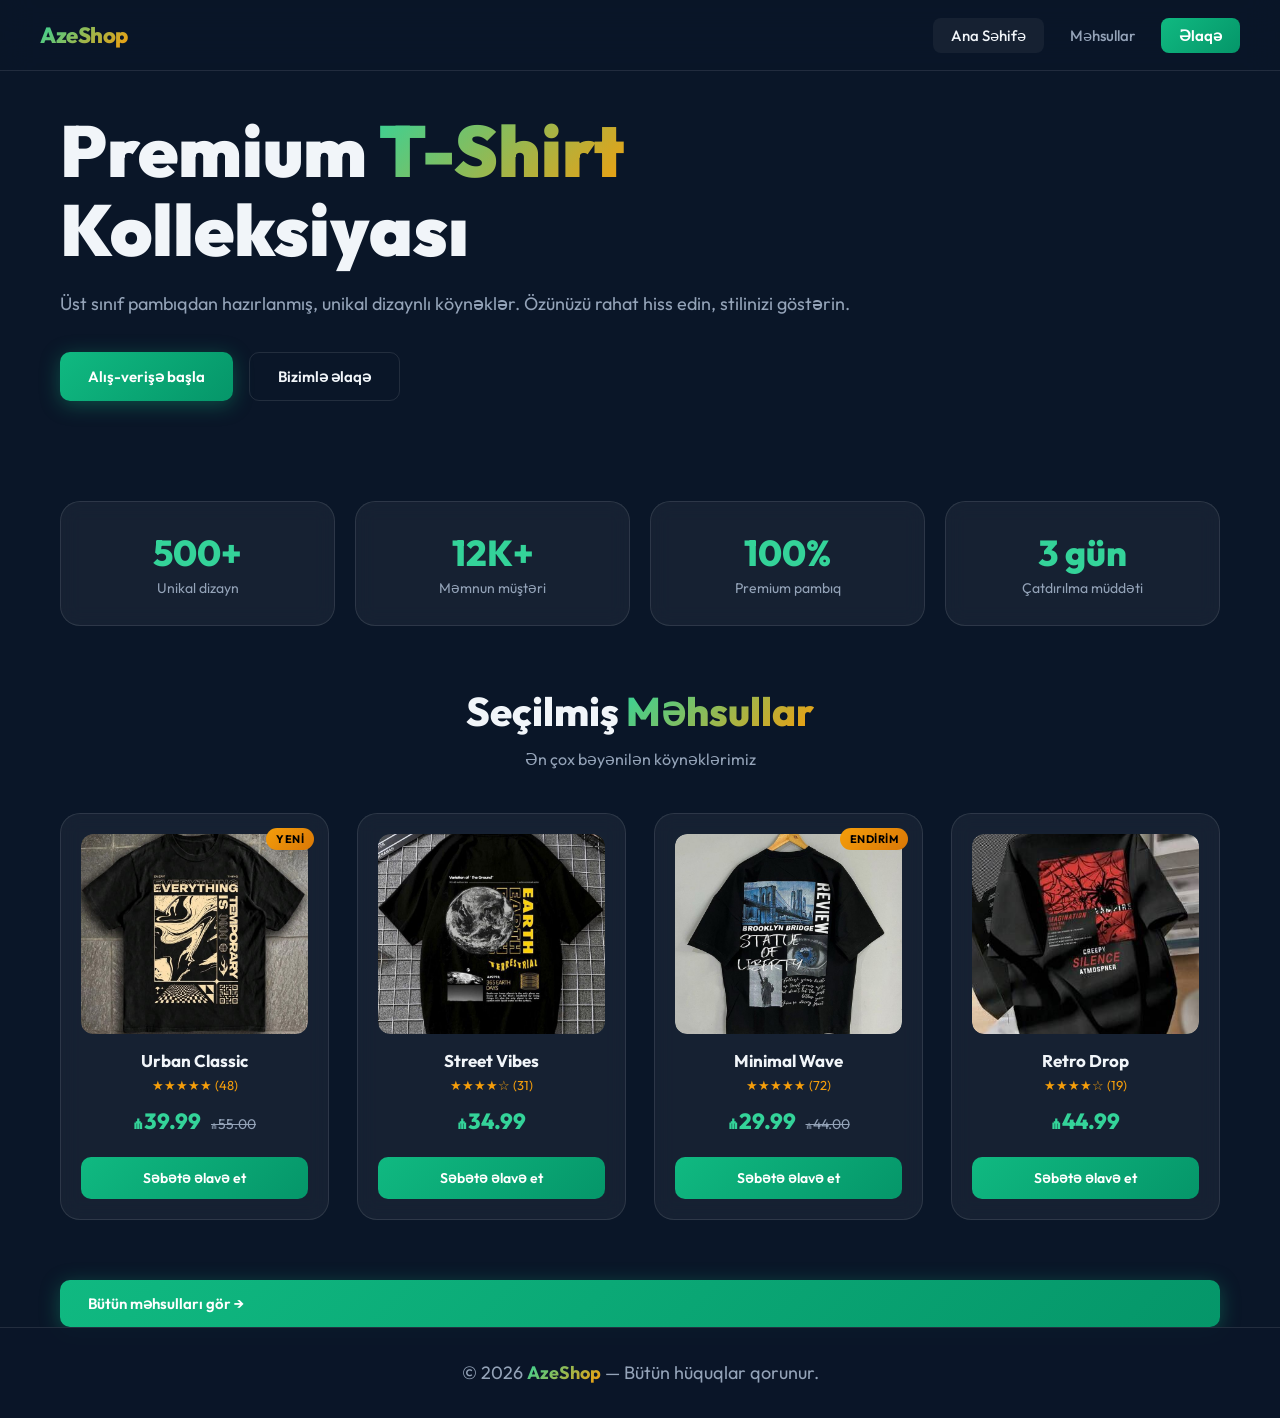
==== index.html @ 4223d5a9 "mvp-version" ====
<!DOCTYPE html>
<html lang="az">

<head>
    <meta charset="UTF-8">
    <meta name="viewport" content="width=device-width, initial-scale=1.0">
    <meta name="description"
        content="ThreadCraft — Azərbaycanın ən yaxşı T-shirt mağazası. Üst sınıf dizaynlar, premium keyfiyyət.">
    <title>ThreadCraft — Ana Səhifə</title>
    <link rel="stylesheet" href="styles.css">
</head>

<body>
    <header>
        <div class="nav__container">
            <a href="index.html" class="nav__logo">AzeShop</a>
            <nav>
                <a href="index.html" class="active">Ana Səhifə</a>
                <a href="products.html">Məhsullar</a>
                <a href="contacts.html" class="nav__cta">Əlaqə</a>
            </nav>
        </div>
    </header>

    <main>
        <!-- Hero -->
        <section class="hero">
            <div class="hero__text">
                <h1>Premium <span>T-Shirt</span><br>Kolleksiyası</h1>
                <p>Üst sınıf pambıqdan hazırlanmış, unikal dizaynlı köynəklər. Özünüzü rahat hiss edin, stilinizi
                    göstərin.</p>
                <div class="hero__btns">
                    <a href="products.html" class="button button--primary">Alış-verişə başla</a>
                    <a href="contacts.html" class="button button--outline">Bizimlə əlaqə</a>
                </div>
            </div>
        </section>

        <!-- Stats -->
        <div class="stats">
            <div class="stat-card">
                <div class="stat-card__num">500+</div>
                <div class="stat-card__lbl">Unikal dizayn</div>
            </div>
            <div class="stat-card">
                <div class="stat-card__num">12K+</div>
                <div class="stat-card__lbl">Məmnun müştəri</div>
            </div>
            <div class="stat-card">
                <div class="stat-card__num">100%</div>
                <div class="stat-card__lbl">Premium pambıq</div>
            </div>
            <div class="stat-card">
                <div class="stat-card__num">3 gün</div>
                <div class="stat-card__lbl">Çatdırılma müddəti</div>
            </div>
        </div>

        <!-- Featured products -->
        <div class="container">
            <div class="section-title">
                <h2>Seçilmiş <span>Məhsullar</span></h2>
                <p>Ən çox bəyənilən köynəklərimiz</p>
            </div>
            <div class="products-grid">

                <div class="card">
                    <span class="card__badge">Yeni</span>
                    <div class="card__img-wrap">
                        <img src="t_shirt__1.jpg" alt="Urban Classic T-Shirt">
                    </div>
                    <h2>Urban Classic</h2>
                    <div class="card__rating">★★★★★ (48)</div>
                    <p class="price">₼39.99 <span class="old-price">₼55.00</span></p>
                    <button type="button">Səbətə əlavə et</button>
                </div>

                <div class="card">
                    <div class="card__img-wrap">
                        <img src="t_shirt__2.jpg" alt="Street Vibes T-Shirt">
                    </div>
                    <h2>Street Vibes</h2>
                    <div class="card__rating">★★★★☆ (31)</div>
                    <p class="price">₼34.99</p>
                    <button type="button">Səbətə əlavə et</button>
                </div>

                <div class="card">
                    <span class="card__badge">Endirim</span>
                    <div class="card__img-wrap">
                        <img src="t_shirt__3.jpg" alt="Minimal Wave T-Shirt">
                    </div>
                    <h2>Minimal Wave</h2>
                    <div class="card__rating">★★★★★ (72)</div>
                    <p class="price">₼29.99 <span class="old-price">₼44.00</span></p>
                    <button type="button">Səbətə əlavə et</button>
                </div>

                <div class="card">
                    <div class="card__img-wrap">
                        <img src="t_shirt__4.jpg" alt="Retro Drop T-Shirt">
                    </div>
                    <h2>Retro Drop</h2>
                    <div class="card__rating">★★★★☆ (19)</div>
                    <p class="price">₼44.99</p>
                    <button type="button">Səbətə əlavə et</button>
                </div>

            </div>

            <div>
                <a href="products.html" class="button button--primary">Bütün məhsulları gör →</a>
            </div>
        </div>
    </main>

    <footer>
        <p>© 2026 <span>AzeShop</span> — Bütün hüquqlar qorunur.</p>
    </footer>
</body>

</html>
---- styles.css ----
@import url('https://fonts.googleapis.com/css2?family=Outfit:wght@300;400;500;600;700;800;900&display=swap');

*,
*::before,
*::after {
    box-sizing: border-box;
    margin: 0;
    padding: 0;
}

body {
    font-family: 'Outfit', sans-serif;
    background-color: #0a1628;
    color: #f1f5f9;
    display: flex;
    flex-direction: column;
}

header {
    position: sticky;
    top: 0;
    z-index: 100;
    background: rgba(10, 22, 40, 0.85);
    backdrop-filter: blur(16px);
    border-bottom: 1px solid rgba(255, 255, 255, 0.1);
    padding: 0 40px;
}

.nav__container {
    max-width: 1200px;
    margin: 0 auto;
    display: flex;
    align-items: center;
    justify-content: space-between;
    height: 70px;
}

.nav__logo {
    font-size: 22px;
    font-weight: 800;
    letter-spacing: -0.5px;
    text-decoration: none;
    background: linear-gradient(135deg, #34d399, #f59e0b);
    background-clip: text;
    color: transparent;
}

nav {
    display: flex;
    align-items: center;
    gap: 8px;
}

nav a {
    color: #94a3b8;
    text-decoration: none;
    font-weight: 500;
    font-size: 15px;
    padding: 8px 18px;
    border-radius: 8px;
    transition: color 0.3s ease, background 0.3s ease;
}

nav a:hover,
nav a.active {
    color: #f1f5f9;
    background: rgba(255, 255, 255, 0.05);
}

nav a.nav__cta {
    background: linear-gradient(135deg, #10b981, #059669);
    color: #fff;
    font-weight: 600;
}

nav a.nav__cta:hover {
    background: linear-gradient(135deg, #34d399, #10b981);
    transform: translateY(-1px);
}

main {
    flex: 1;
}

.hero {
    max-width: 1200px;
    margin: 0 auto 60px;
    display: grid;
    grid-template-columns: 1fr;
    align-items: center;
    padding: 40px 20px;
}

h1 {
    font-size: 72px;
    font-weight: 900;
    line-height: 1.1;
    margin-bottom: 20px;
}

.hero__text h1 span {
    background: linear-gradient(135deg, #34d399, #f59e0b);
    background-clip: text;
    /*burdaki background-clip:text; olduqda background linear gradientin sadəcə yazıya təsir edir*/
    color: transparent;
}

.hero__text p {
    margin-bottom: 32px;
}

p {
    font-size: 18px;
    color: #94a3b8;
    line-height: 1.7;
}

.hero__btns {
    display: flex;
    gap: 16px;
    flex-wrap: wrap;
}

.button {
    display: flex;
    align-items: center;
    padding: 14px 28px;
    border-radius: 10px;
    font-family: 'Outfit', sans-serif;
    font-size: 15px;
    font-weight: 600;
    cursor: pointer;
    text-decoration: none;
    border: none;
    transition: transform 0.3s ease, box-shadow 0.3s ease, background 0.3s ease;
}

.button--primary {
    background: linear-gradient(135deg, #10b981, #059669);
    color: #fff;
    box-shadow: 0 4px 20px rgba(16, 185, 129, 0.35);
}

.button--primary:hover {
    transform: translateY(-2px);
    box-shadow: 0 8px 28px rgba(16, 185, 129, 0.5);
}

.button--outline {
    background: transparent;
    color: #f1f5f9;
    border: 1px solid rgba(255, 255, 255, 0.1);
}

.button--outline:hover {
    border-color: #10b981;
    color: #34d399;
    transform: translateY(-2px);
}

.hero__badge-title {
    font-size: 22px;
    font-weight: 800;
    color: #34d399;
}

.hero__badge-sub {
    font-size: 13px;
    color: #94a3b8;
    margin-top: 4px;
}

.stats {
    max-width: 1200px;
    margin: 0 auto 60px;
    display: grid;
    grid-template-columns: repeat(4, 1fr);
    gap: 20px;
    padding: 0 20px;
}

.stat-card {
    background: rgba(255, 255, 255, 0.05);
    border: 1px solid rgba(255, 255, 255, 0.1);
    border-radius: 20px;
    padding: 28px 20px;
    text-align: center;
    backdrop-filter: blur(10px);
    transition: border-color 0.3s ease, transform 0.3s ease;
}

.stat-card:hover {
    border-color: #10b981;
    transform: translateY(-3px);
}

.stat-card__num {
    font-size: 36px;
    font-weight: 800;
    color: #34d399;
}

.stat-card__lbl {
    font-size: 14px;
    color: #94a3b8;
    margin-top: 4px;
}

.section-title {
    text-align: center;
    margin-bottom: 40px;
}

.section-title h2 {
    font-size: clamp(28px, 4vw, 40px);
    font-weight: 800;
}

.section-title h2 span {
    background: linear-gradient(135deg, #34d399, #f59e0b);
    background-clip: text;
    color: transparent;
}

.section-title p {
    color: #94a3b8;
    font-size: 16px;
    margin-top: 10px;
}

/* ════════════════════════════════
   PRODUCT GRID / CARDS
   ════════════════════════════════ */
.container {
    max-width: 1200px;
    margin: 0 auto;
    padding: 0 20px;
}

.products-grid {
    display: grid;
    grid-template-columns: repeat(auto-fill, minmax(min(240px, 100%), 1fr));
    gap: 28px;
    margin-bottom: 60px;
}

.card {
    background: rgba(255, 255, 255, 0.05);
    border: 1px solid rgba(255, 255, 255, 0.1);
    border-radius: 20px;
    padding: 20px;
    display: flex;
    flex-direction: column;
    align-items: center;
    text-align: center;
    backdrop-filter: blur(10px);
    transition: transform 0.3s ease, box-shadow 0.3s ease, border-color 0.3s ease;
    position: relative;
    overflow: hidden;
}

.card::before {
    content: '';
    position: absolute;
    top: 0;
    left: 0;
    right: 0;
    height: 2px;
    background: linear-gradient(90deg, #10b981, #f59e0b);
    opacity: 0;
    transition: opacity 0.3s ease;
}

.card:hover {
    transform: translateY(-6px);
    box-shadow: 0 0 20px rgba(16, 185, 129, 0.25);
    border-color: rgba(16, 185, 129, 0.4);
}

.card:hover::before {
    opacity: 1;
}

.card__badge {
    position: absolute;
    top: 14px;
    right: 14px;
    background: linear-gradient(135deg, #f59e0b, #d97706);
    color: #000;
    font-size: 11px;
    font-weight: 700;
    padding: 4px 10px;
    border-radius: 99px;
    text-transform: uppercase;
    letter-spacing: 0.5px;
    z-index: 1000;
}

.card__img-wrap {
    width: 100%;
    height: 200px;
    border-radius: 12px;
    overflow: hidden;
    margin-bottom: 16px;
    background: rgba(255, 255, 255, 0.03);
}

.card__img-wrap img {
    width: 100%;
    height: 100%;
    object-fit: cover;
    border-radius: 12px;
    transition: transform 0.4s ease;
}

.card:hover .card__img-wrap img {
    transform: scale(1.06);
}

.card h2 {
    font-size: 17px;
    font-weight: 700;
    margin-bottom: 6px;
    color: #f1f5f9;
}

.card__rating {
    color: #f59e0b;
    font-size: 13px;
    margin-bottom: 10px;
}

.card p.price {
    font-size: 22px;
    font-weight: 800;
    color: #34d399;
    margin-bottom: 16px;
}

.card p.price .old-price {
    font-size: 14px;
    color: #94a3b8;
    font-weight: 400;
    text-decoration: line-through;
    margin-left: 6px;
}

.card button {
    width: 100%;
    padding: 12px;
    border: none;
    border-radius: 10px;
    background: linear-gradient(135deg, #10b981, #059669);
    color: #fff;
    font-family: 'Outfit', sans-serif;
    font-size: 14px;
    font-weight: 600;
    cursor: pointer;
    transition: transform 0.3s ease, box-shadow 0.3s ease;
}

.card button:hover {
    transform: translateY(-2px);
    box-shadow: 0 6px 20px rgba(16, 185, 129, 0.4);
}

.table-section {
    max-width: 1200px;
    margin: 0 auto 60px;
    padding: 0 20px;
}

.table-section h2 {
    font-size: 26px;
    font-weight: 700;
    margin-bottom: 20px;
}

.table-section h2 span {
    background: linear-gradient(135deg, #34d399, #f59e0b);
    background-clip: text;
    color: transparent;
}

.table-wrap {
    overflow-x: auto;
    border-radius: 20px;
    border: 1px solid rgba(255, 255, 255, 0.1);
}

table {
    border-collapse: collapse;
    width: 100%;
    background: rgba(255, 255, 255, 0.05);
    backdrop-filter: blur(10px);
}

thead th {
    background: rgba(16, 185, 129, 0.15);
    color: #34d399;
    font-size: 13px;
    font-weight: 600;
    text-transform: uppercase;
    letter-spacing: 0.8px;
    padding: 16px 20px;
    text-align: left;
    border-bottom: 1px solid rgba(255, 255, 255, 0.1);
}

tbody td {
    padding: 16px 20px;
    font-size: 15px;
    color: #f1f5f9;
    border-bottom: 1px solid rgba(255, 255, 255, 0.04);
    transition: background 0.3s ease;
}

tbody tr:last-child td {
    border-bottom: none;
}

tbody tr:hover td {
    background: rgba(16, 185, 129, 0.05);
}

.badge-stock {
    display: inline-block;
    padding: 4px 12px;
    border-radius: 99px;
    font-size: 12px;
    font-weight: 600;
}

.badge-stock--yes {
    background: rgba(16, 185, 129, 0.15);
    color: #34d399;
}

.badge-stock--no {
    background: rgba(239, 68, 68, 0.15);
    color: #f87171;
}

.contact-wrap {
    max-width: 620px;
    margin: 0 auto;
}

.contact-wrap .section-title {
    margin-bottom: 32px;
}

form {
    background: rgba(255, 255, 255, 0.05);
    border: 1px solid rgba(255, 255, 255, 0.1);
    border-radius: 20px;
    padding: 36px;
    backdrop-filter: blur(12px);
}

.form-group {
    margin-bottom: 22px;
}

.form-group label {
    display: block;
    font-size: 14px;
    font-weight: 600;
    color: #94a3b8;
    margin-bottom: 8px;
    text-transform: uppercase;
    letter-spacing: 0.6px;
}

input,
textarea,
select {
    width: 100%;
    padding: 14px 16px;
    background: rgba(255, 255, 255, 0.04);
    border: 1px solid rgba(255, 255, 255, 0.1);
    border-radius: 10px;
    color: #f1f5f9;
    font-family: 'Outfit', sans-serif;
    font-size: 15px;
    transition: border-color 0.3s ease, box-shadow 0.3s ease;
    outline: none;
}

input:focus,
textarea:focus,
select:focus {
    border-color: #10b981;
    box-shadow: 0 0 0 3px rgba(16, 185, 129, 0.15);
}

input::placeholder,
textarea::placeholder {
    color: rgba(148, 163, 184, 0.5);
}

textarea {
    resize: vertical;
    min-height: 130px;
}

select option {
    background: #0f1f3d;
    color: #f1f5f9;
}

.form-submit {
    width: 100%;
    padding: 16px;
    background: linear-gradient(135deg, #10b981, #059669);
    color: #fff;
    border: none;
    border-radius: 10px;
    font-family: 'Outfit', sans-serif;
    font-size: 16px;
    font-weight: 700;
    cursor: pointer;
    transition: transform 0.3s ease, box-shadow 0.3s ease;
    box-shadow: 0 4px 20px rgba(16, 185, 129, 0.35);
}

.form-submit:hover {
    transform: translateY(-2px);
    box-shadow: 0 8px 28px rgba(16, 185, 129, 0.5);
}

footer {
    background: rgba(10, 22, 40, 0.9);
    border-top: 1px solid rgba(255, 255, 255, 0.1);
    padding: 30px 40px;
    text-align: center;
    color: #94a3b8;
    font-size: 14px;
}

footer span {
    background: linear-gradient(135deg, #34d399, #f59e0b);
    background-clip: text;
    color: transparent;
    font-weight: 700;
}

/* ════════════════════════════════
   PAGE HERO (products / contact)
   ════════════════════════════════ */
.page-hero {
    text-align: center;
    padding: 48px 20px 40px;
    max-width: 700px;
    margin: 0 auto;
}

.page-hero h1 {
    font-size: clamp(30px, 5vw, 50px);
    font-weight: 900;
    margin-bottom: 12px;
}

.page-hero h1 span {
    background: linear-gradient(135deg, #34d399, #f59e0b);
    background-clip: text;
    color: transparent;
}

.page-hero p {
    color: #94a3b8;
    font-size: 16px;
}

/* ════════════════════════════════
   FILTER BAR (products page)
   ════════════════════════════════ */
.filter-bar {
    max-width: 1200px;
    margin: 0 auto 32px;
    display: flex;
    gap: 10px;
    flex-wrap: wrap;
    justify-content: center;
}

.filter-btn {
    padding: 9px 22px;
    border-radius: 99px;
    border: 1px solid rgba(255, 255, 255, 0.1);
    background: transparent;
    color: #94a3b8;
    font-family: 'Outfit', sans-serif;
    font-size: 14px;
    font-weight: 500;
    cursor: pointer;
    transition: all 0.3s ease;
}

.filter-btn:hover,
.filter-btn.active {
    border-color: #10b981;
    color: #34d399;
    background: rgba(16, 185, 129, 0.08);
}

@media (max-width: 900px) {
    .hero {
        text-align: center;
    }

    .hero__btns {
        justify-content: center;
    }

    .stats {
        grid-template-columns: repeat(2, 1fr);
    }
}

@media (max-width: 768px) {
    header {
        padding: 0 16px;
    }

    .nav__container {
        flex-wrap: wrap;
        height: auto;
        padding: 12px 0;
        gap: 10px;
    }

    nav {
        width: 100%;
        justify-content: center;
        flex-wrap: wrap;
        gap: 4px;
    }

    nav a {
        padding: 7px 13px;
        font-size: 14px;
    }

    h1 {
        font-size: clamp(36px, 8vw, 64px);
    }

    .products-grid {
        grid-template-columns: repeat(auto-fill, minmax(160px, 1fr));
        gap: 16px;
    }

    form {
        padding: 24px;
    }
}

@media (max-width: 480px) {
    .stats {
        grid-template-columns: 1fr 1fr;
    }

    .products-grid {
        grid-template-columns: 1fr 1fr;
        gap: 12px;
    }

    .card__img-wrap {
        height: 155px;
    }

    .stat-card {
        padding: 18px 10px;
    }

    .stat-card__num {
        font-size: 26px;
    }
}

@media (max-width: 360px) {
    nav a {
        padding: 6px 9px;
        font-size: 13px;
    }

    .products-grid {
        grid-template-columns: 1fr;
    }

    .stats {
        grid-template-columns: 1fr 1fr;
    }
}
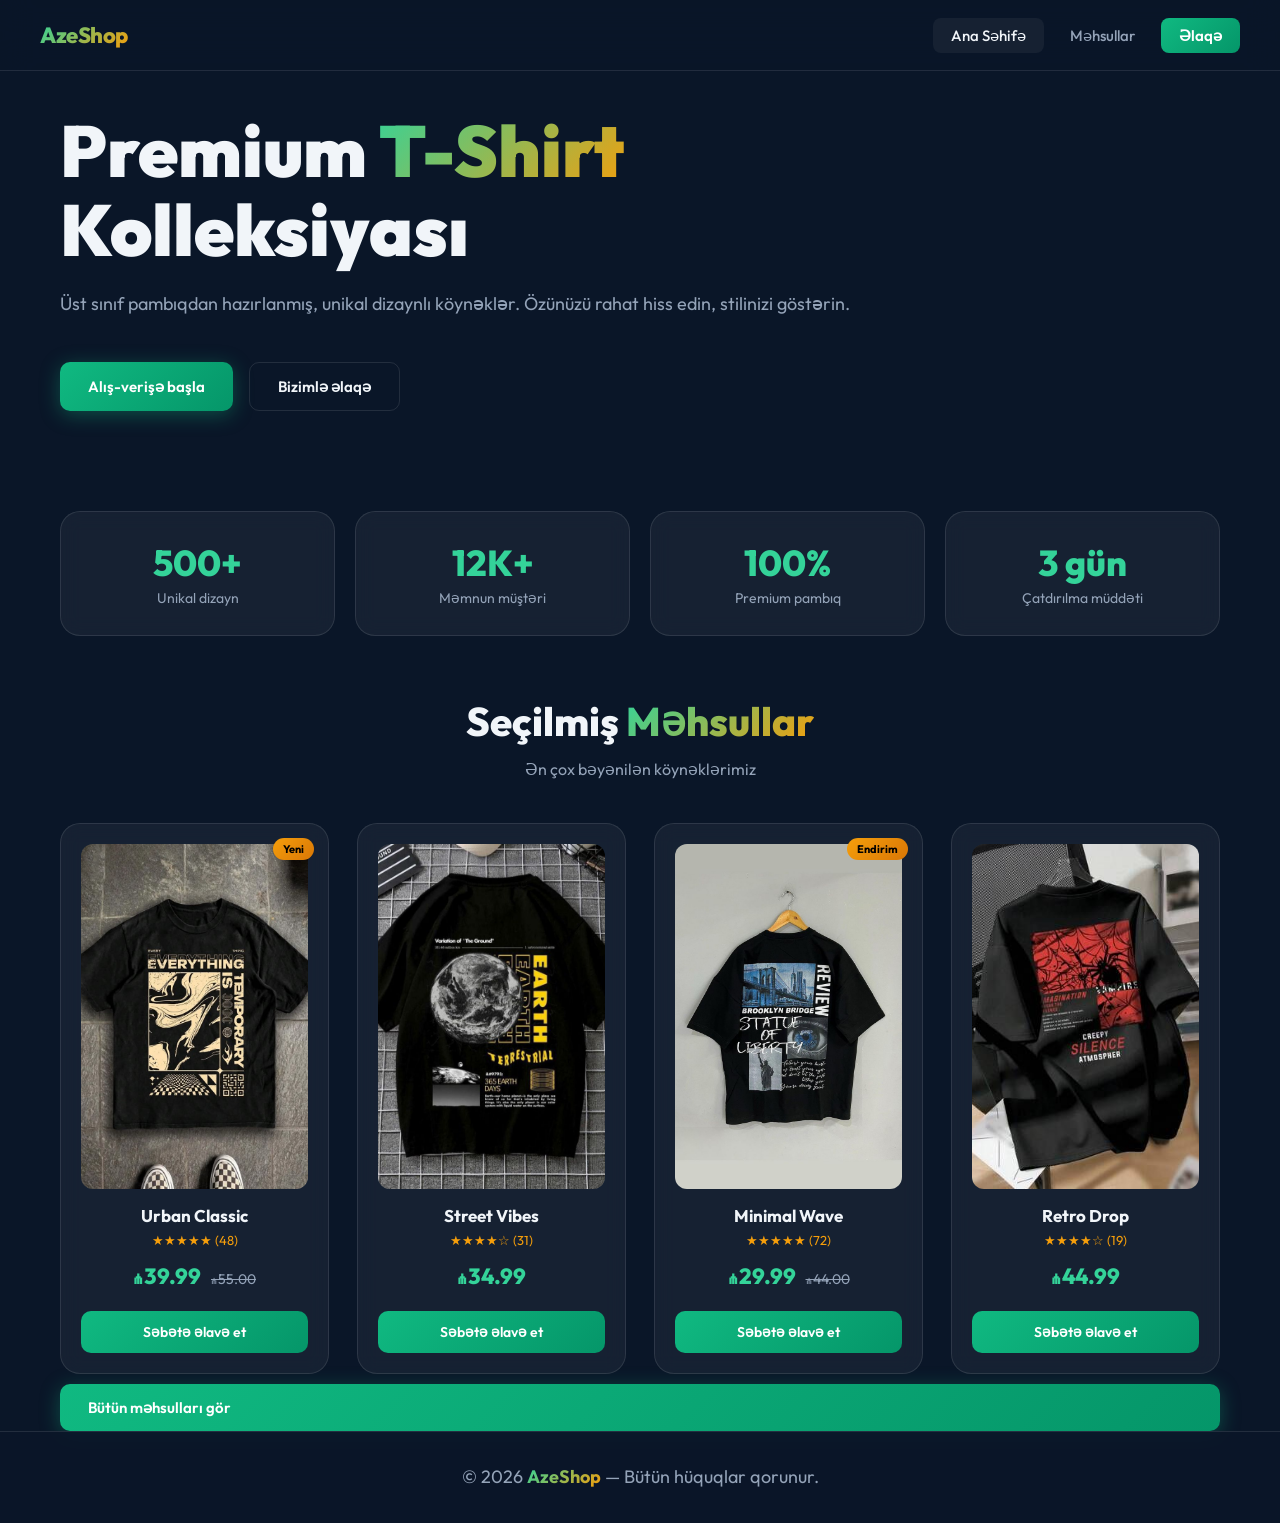
==== commit 17ec151b: "refactor: rebrand to AzeShop and update product grid layout and card styling" ====
--- a/index.html
+++ b/index.html
@@ -5,8 +5,8 @@
     <meta charset="UTF-8">
     <meta name="viewport" content="width=device-width, initial-scale=1.0">
     <meta name="description"
-        content="ThreadCraft — Azərbaycanın ən yaxşı T-shirt mağazası. Üst sınıf dizaynlar, premium keyfiyyət.">
-    <title>ThreadCraft — Ana Səhifə</title>
+        content="AzeShop — Azərbaycanın ən yaxşı T-shirt mağazası. Üst sınıf dizaynlar, premium keyfiyyət.">
+    <title>AzeShop— Ana Səhifə</title>
     <link rel="stylesheet" href="styles.css">
 </head>
 
@@ -67,7 +67,7 @@
                 <div class="card">
                     <span class="card__badge">Yeni</span>
                     <div class="card__img-wrap">
-                        <img src="t_shirt__1.jpg" alt="Urban Classic T-Shirt">
+                        <img src="images/t_shirt__1.jpg" alt="Urban Classic T-Shirt">
                     </div>
                     <h2>Urban Classic</h2>
                     <div class="card__rating">★★★★★ (48)</div>
@@ -77,7 +77,7 @@
 
                 <div class="card">
                     <div class="card__img-wrap">
-                        <img src="t_shirt__2.jpg" alt="Street Vibes T-Shirt">
+                        <img src="images/t_shirt__2.jpg" alt="Street Vibes T-Shirt">
                     </div>
                     <h2>Street Vibes</h2>
                     <div class="card__rating">★★★★☆ (31)</div>
@@ -88,7 +88,7 @@
                 <div class="card">
                     <span class="card__badge">Endirim</span>
                     <div class="card__img-wrap">
-                        <img src="t_shirt__3.jpg" alt="Minimal Wave T-Shirt">
+                        <img src="images/t_shirt__3.jpg" alt="Minimal Wave T-Shirt">
                     </div>
                     <h2>Minimal Wave</h2>
                     <div class="card__rating">★★★★★ (72)</div>
@@ -98,7 +98,7 @@
 
                 <div class="card">
                     <div class="card__img-wrap">
-                        <img src="t_shirt__4.jpg" alt="Retro Drop T-Shirt">
+                        <img src="images/t_shirt__4.jpg" alt="Retro Drop T-Shirt">
                     </div>
                     <h2>Retro Drop</h2>
                     <div class="card__rating">★★★★☆ (19)</div>
@@ -107,10 +107,7 @@
                 </div>
 
             </div>
-
-            <div>
-                <a href="products.html" class="button button--primary">Bütün məhsulları gör →</a>
-            </div>
+            <a href="products.html" class="button button--primary">Bütün məhsulları gör</a>
         </div>
     </main>
 
--- a/styles.css
+++ b/styles.css
@@ -131,6 +131,7 @@
     font-weight: 600;
     cursor: pointer;
     text-decoration: none;
+    margin-top: 10px;
     border: none;
     transition: transform 0.3s ease, box-shadow 0.3s ease, background 0.3s ease;
 }
@@ -239,9 +240,8 @@
 
 .products-grid {
     display: grid;
-    grid-template-columns: repeat(auto-fill, minmax(min(240px, 100%), 1fr));
+    grid-template-columns: 1fr 1fr 1fr 1fr;
     gap: 28px;
-    margin-bottom: 60px;
 }
 
 .card {
@@ -255,30 +255,12 @@
     text-align: center;
     backdrop-filter: blur(10px);
     transition: transform 0.3s ease, box-shadow 0.3s ease, border-color 0.3s ease;
-    position: relative;
-    overflow: hidden;
-}
-
-.card::before {
-    content: '';
-    position: absolute;
-    top: 0;
-    left: 0;
-    right: 0;
-    height: 2px;
-    background: linear-gradient(90deg, #10b981, #f59e0b);
-    opacity: 0;
-    transition: opacity 0.3s ease;
 }
 
 .card:hover {
     transform: translateY(-6px);
     box-shadow: 0 0 20px rgba(16, 185, 129, 0.25);
     border-color: rgba(16, 185, 129, 0.4);
-}
-
-.card:hover::before {
-    opacity: 1;
 }
 
 .card__badge {
@@ -291,16 +273,13 @@
     font-weight: 700;
     padding: 4px 10px;
     border-radius: 99px;
-    text-transform: uppercase;
-    letter-spacing: 0.5px;
     z-index: 1000;
 }
 
 .card__img-wrap {
     width: 100%;
-    height: 200px;
+    height: 100%;
     border-radius: 12px;
-    overflow: hidden;
     margin-bottom: 16px;
     background: rgba(255, 255, 255, 0.03);
 }
@@ -368,6 +347,7 @@
     max-width: 1200px;
     margin: 0 auto 60px;
     padding: 0 20px;
+    margin-top: 10px;
 }
 
 .table-section h2 {
